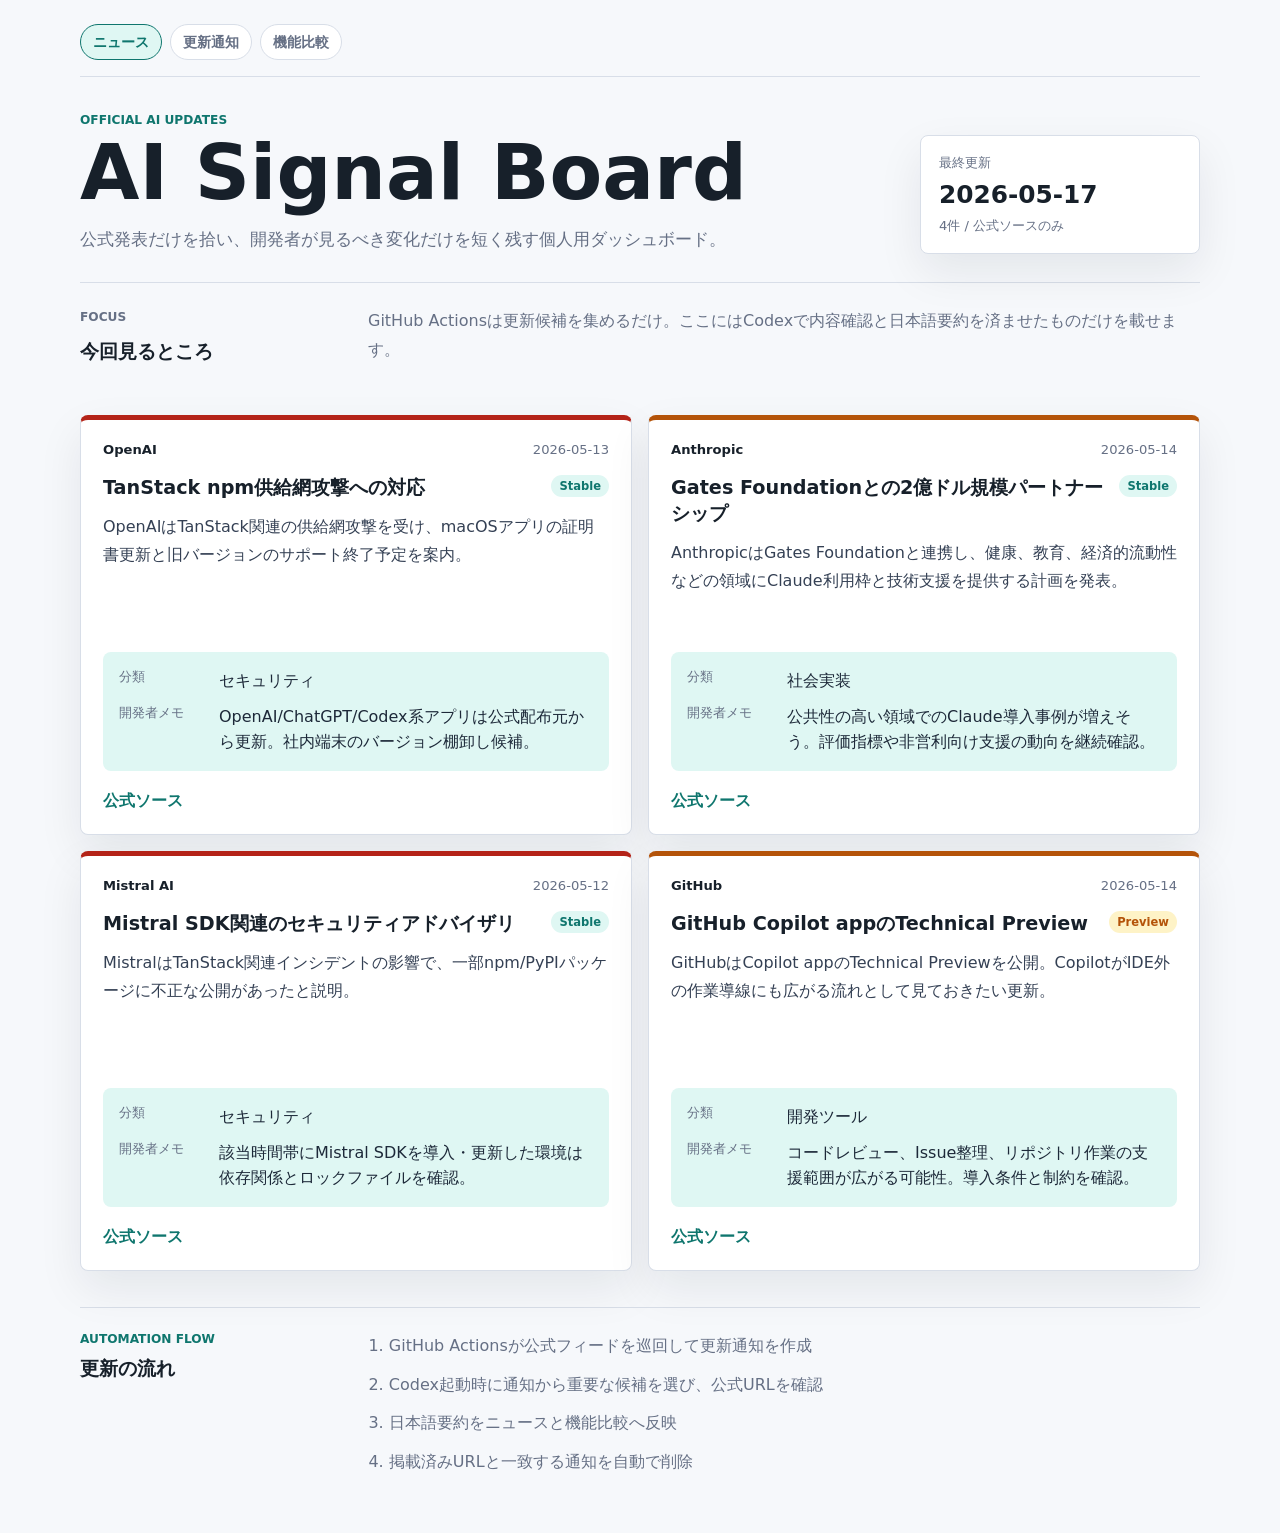
==== index.html @ 237cf165 "Initial commit" ====
<!doctype html>
<html lang="ja">
  <head>
    <meta charset="utf-8" />
    <meta name="viewport" content="width=device-width, initial-scale=1" />
    <meta
      name="description"
      content="公式ソースだけを対象に、AI関連の重要アップデートを短く日本語で要約する個人用ダッシュボード。"
    />
    <meta
      http-equiv="Content-Security-Policy"
      content="default-src 'self'; style-src 'self'; img-src 'self' data:; base-uri 'none'; frame-ancestors 'none'; form-action 'none'"
    />
    <title>AI Signal Board | ニュース</title>
    <link rel="stylesheet" href="styles.css" />
    <script src="app.js" defer></script>
  </head>
  <body data-page="news">
    <header class="site-header">
      <nav class="site-nav" aria-label="メインナビゲーション">
        <a class="active" href="index.html">ニュース</a>
        <a href="inbox.html">更新通知</a>
        <a href="compare.html">機能比較</a>
      </nav>
      <div class="hero-layout">
        <div>
          <p class="eyebrow">Official AI Updates</p>
          <h1>AI Signal Board</h1>
          <p class="lead">
            公式発表だけを拾い、開発者が見るべき変化だけを短く残す個人用ダッシュボード。
          </p>
        </div>
        <aside class="summary-panel" aria-label="更新サマリー">
          <span class="summary-label">最終更新</span>
          <strong id="news-updated">読み込み中</strong>
          <span id="news-count">要約済みニュース</span>
        </aside>
      </div>
    </header>

    <main>
      <section class="section-header" aria-labelledby="today-focus">
        <div>
          <p class="eyebrow">Focus</p>
          <h2 id="today-focus">今回見るところ</h2>
        </div>
        <p>
          GitHub Actionsは更新候補を集めるだけ。ここにはCodexで内容確認と日本語要約を済ませたものだけを載せます。
        </p>
      </section>

      <section
        id="news-list"
        class="signal-grid"
        aria-live="polite"
        aria-label="AI公式アップデート一覧"
      >
        <p class="loading-text">ニュースを読み込んでいます。</p>
      </section>

      <section class="workflow" aria-labelledby="automation-flow">
        <div>
          <p class="eyebrow">Automation Flow</p>
          <h2 id="automation-flow">更新の流れ</h2>
        </div>
        <ol>
          <li>GitHub Actionsが公式フィードを巡回して更新通知を作成</li>
          <li>Codex起動時に通知から重要な候補を選び、公式URLを確認</li>
          <li>日本語要約をニュースと機能比較へ反映</li>
          <li>掲載済みURLと一致する通知を自動で削除</li>
        </ol>
      </section>
    </main>
  </body>
</html>
---- styles.css ----
:root {
  color-scheme: light;
  --bg: #f6f8fb;
  --panel: #ffffff;
  --text: #17202a;
  --muted: #667085;
  --line: #d8dee8;
  --accent: #0f766e;
  --accent-soft: #dff7f3;
  --info: #2563eb;
  --info-soft: #dbeafe;
  --warning: #b45309;
  --warning-soft: #fef3c7;
  --danger: #b42318;
  --danger-soft: #fee4e2;
  --shadow: 0 18px 45px rgba(16, 24, 40, 0.08);
}

* {
  box-sizing: border-box;
}

html {
  font-family:
    Inter, ui-sans-serif, system-ui, -apple-system, BlinkMacSystemFont, "Segoe UI",
    sans-serif;
  background: var(--bg);
  color: var(--text);
}

body {
  margin: 0;
  min-height: 100vh;
}

a {
  color: var(--accent);
  font-weight: 700;
  text-decoration: none;
}

a:hover {
  text-decoration: underline;
}

.site-header,
main {
  width: min(1120px, calc(100% - 32px));
  margin: 0 auto;
}

.site-header {
  padding: 24px 0 28px;
}

.site-nav {
  display: flex;
  flex-wrap: wrap;
  gap: 8px;
  margin-bottom: 36px;
  padding-bottom: 16px;
  border-bottom: 1px solid var(--line);
}

.site-nav a {
  display: inline-flex;
  min-height: 36px;
  align-items: center;
  padding: 0 12px;
  border: 1px solid var(--line);
  border-radius: 999px;
  background: var(--panel);
  color: var(--muted);
  font-size: 0.9rem;
  font-weight: 800;
}

.site-nav a.active {
  border-color: var(--accent);
  background: var(--accent-soft);
  color: var(--accent);
}

.hero-layout {
  display: grid;
  grid-template-columns: minmax(0, 1fr) 280px;
  gap: 32px;
  align-items: end;
}

.eyebrow {
  margin: 0 0 10px;
  color: var(--accent);
  font-size: 0.76rem;
  font-weight: 800;
  letter-spacing: 0;
  text-transform: uppercase;
}

h1,
h2,
p {
  margin-top: 0;
}

h1 {
  margin-bottom: 14px;
  font-size: clamp(2.4rem, 6vw, 4.8rem);
  line-height: 0.95;
  letter-spacing: 0;
}

h2 {
  margin-bottom: 12px;
  font-size: 1.2rem;
  line-height: 1.35;
}

.lead {
  max-width: 660px;
  margin-bottom: 0;
  color: var(--muted);
  font-size: 1.05rem;
  line-height: 1.8;
}

.summary-panel {
  display: grid;
  gap: 8px;
  padding: 18px;
  border: 1px solid var(--line);
  border-radius: 8px;
  background: var(--panel);
  box-shadow: var(--shadow);
}

.summary-label,
.summary-panel span:last-child,
.card-topline,
.impact-list dt {
  color: var(--muted);
  font-size: 0.82rem;
}

.summary-panel strong {
  font-size: 1.55rem;
}

.section-header,
.workflow {
  display: grid;
  grid-template-columns: 260px minmax(0, 1fr);
  gap: 28px;
  align-items: start;
  padding: 24px 0;
  border-top: 1px solid var(--line);
}

.section-header p,
.workflow li {
  color: var(--muted);
  line-height: 1.8;
}

.signal-grid {
  display: grid;
  grid-template-columns: repeat(2, minmax(0, 1fr));
  gap: 16px;
  padding: 10px 0 36px;
}

.loading-text,
.empty-state {
  grid-column: 1 / -1;
  margin: 0;
  padding: 22px;
  border: 1px dashed var(--line);
  border-radius: 8px;
  color: var(--muted);
  background: rgba(255, 255, 255, 0.62);
  line-height: 1.7;
}

.signal-card {
  display: flex;
  flex-direction: column;
  min-height: 420px;
  padding: 22px;
  border: 1px solid var(--line);
  border-top: 5px solid var(--accent);
  border-radius: 8px;
  background: var(--panel);
  box-shadow: var(--shadow);
}

.signal-card.priority-high {
  border-top-color: var(--danger);
}

.signal-card.priority-medium {
  border-top-color: var(--warning);
}

.card-topline {
  display: flex;
  justify-content: space-between;
  gap: 12px;
  margin-bottom: 18px;
}

.source {
  color: var(--text);
  font-weight: 800;
}

.title-row {
  display: flex;
  gap: 10px;
  align-items: flex-start;
  justify-content: space-between;
  margin-bottom: 12px;
}

.title-row h2 {
  margin-bottom: 0;
}

.status-badge {
  flex: 0 0 auto;
  padding: 4px 8px;
  border-radius: 999px;
  font-size: 0.72rem;
  font-weight: 900;
}

.status-stable {
  background: var(--accent-soft);
  color: var(--accent);
}

.status-beta,
.status-preview {
  background: var(--warning-soft);
  color: var(--warning);
}

.status-deprecated {
  background: var(--danger-soft);
  color: var(--danger);
}

.status-unknown {
  background: #e8edf4;
  color: var(--muted);
}

.signal-card p {
  color: #344054;
  line-height: 1.75;
}

.impact-list {
  display: grid;
  gap: 10px;
  margin: auto 0 20px;
  padding: 16px;
  border-radius: 8px;
  background: var(--accent-soft);
}

.impact-list div {
  display: grid;
  grid-template-columns: 88px minmax(0, 1fr);
  gap: 12px;
}

.impact-list dt,
.impact-list dd {
  margin: 0;
}

.impact-list dd {
  color: #1d2939;
  line-height: 1.6;
}

.workflow {
  padding-bottom: 56px;
}

.workflow ol {
  display: grid;
  gap: 10px;
  margin: 0;
  padding-left: 1.3rem;
}

code {
  padding: 2px 5px;
  border-radius: 4px;
  background: #e8edf4;
  color: #1d2939;
  font-size: 0.92em;
}

.inbox-list {
  display: grid;
  gap: 12px;
  padding: 10px 0 56px;
}

.inbox-item {
  display: grid;
  gap: 12px;
  padding: 18px;
  border: 1px solid var(--line);
  border-left: 5px solid var(--info);
  border-radius: 8px;
  background: var(--panel);
  box-shadow: var(--shadow);
}

.small-note {
  margin: 0;
  color: var(--muted);
  font-size: 0.9rem;
}

.table-wrap {
  overflow-x: auto;
  margin: 10px 0 56px;
  border: 1px solid var(--line);
  border-radius: 8px;
  background: var(--panel);
  box-shadow: var(--shadow);
}

.feature-list {
  padding: 10px 0 28px;
}

.section-titleline {
  padding-top: 14px;
  border-top: 1px solid var(--line);
}

.feature-grid {
  display: grid;
  grid-template-columns: repeat(3, minmax(0, 1fr));
  gap: 12px;
  margin-top: 16px;
}

.feature-card {
  min-height: 190px;
  padding: 18px;
  border: 1px solid var(--line);
  border-radius: 8px;
  background: var(--panel);
  box-shadow: var(--shadow);
}

.feature-card h3 {
  margin: 0 0 10px;
  font-size: 1rem;
}

.feature-card p {
  color: #344054;
  line-height: 1.65;
}

.compact-section {
  padding-top: 8px;
}

.matrix-wrap {
  margin-top: 0;
}

table {
  width: 100%;
  min-width: 900px;
  border-collapse: collapse;
}

.matrix-table {
  min-width: 1040px;
}

th,
td {
  padding: 14px 12px;
  border-bottom: 1px solid var(--line);
  text-align: left;
  vertical-align: top;
  line-height: 1.55;
}

th:first-child,
td:first-child {
  position: sticky;
  left: 0;
  z-index: 1;
  background: var(--panel);
}

th {
  color: var(--muted);
  font-size: 0.78rem;
  text-transform: uppercase;
}

td {
  color: #344054;
}

.provider-cell {
  min-width: 180px;
}

.provider-cell strong,
.provider-cell a {
  display: block;
  margin-bottom: 8px;
}

.capability-cell {
  min-width: 120px;
  text-align: center;
}

.capability-mark {
  display: block;
  margin-bottom: 6px;
  font-size: 1.65rem;
  font-weight: 900;
  line-height: 1;
}

.capability-note {
  display: block;
  color: var(--muted);
  font-size: 0.78rem;
  line-height: 1.45;
}

.capability-yes .capability-mark {
  color: var(--accent);
}

.capability-partial .capability-mark {
  color: var(--warning);
}

.capability-no .capability-mark {
  color: var(--danger);
}

tr:last-child td {
  border-bottom: 0;
}

@media (max-width: 820px) {
  .hero-layout,
  .section-header,
  .workflow,
  .signal-grid {
    grid-template-columns: 1fr;
  }

  .site-header {
    padding-top: 18px;
  }

  .signal-card {
    min-height: auto;
  }

  .feature-grid {
    grid-template-columns: repeat(2, minmax(0, 1fr));
  }
}

@media (max-width: 520px) {
  .site-header,
  main {
    width: min(100% - 24px, 1120px);
  }

  .impact-list div {
    grid-template-columns: 1fr;
    gap: 4px;
  }

  .feature-grid {
    grid-template-columns: 1fr;
  }
}
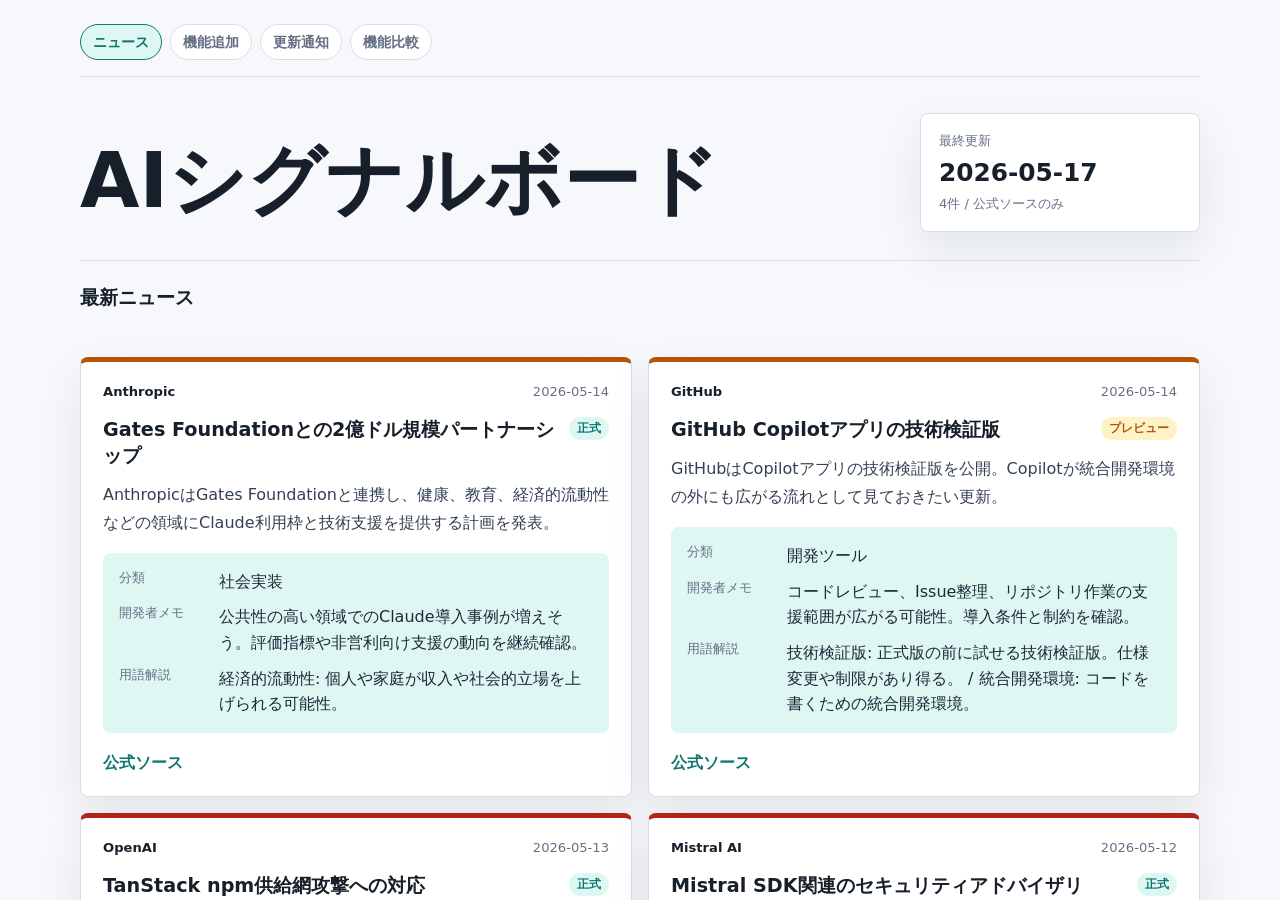
==== commit 036fe261: "a" ====
--- a/index.html
+++ b/index.html
@@ -11,7 +11,7 @@
       http-equiv="Content-Security-Policy"
       content="default-src 'self'; style-src 'self'; img-src 'self' data:; base-uri 'none'; frame-ancestors 'none'; form-action 'none'"
     />
-    <title>AI Signal Board | ニュース</title>
+    <title>AIシグナルボード | ニュース</title>
     <link rel="stylesheet" href="styles.css" />
     <script src="app.js" defer></script>
   </head>
@@ -19,16 +19,13 @@
     <header class="site-header">
       <nav class="site-nav" aria-label="メインナビゲーション">
         <a class="active" href="index.html">ニュース</a>
+        <a href="feature-news.html">機能追加</a>
         <a href="inbox.html">更新通知</a>
         <a href="compare.html">機能比較</a>
       </nav>
       <div class="hero-layout">
         <div>
-          <p class="eyebrow">Official AI Updates</p>
-          <h1>AI Signal Board</h1>
-          <p class="lead">
-            公式発表だけを拾い、開発者が見るべき変化だけを短く残す個人用ダッシュボード。
-          </p>
+          <h1>AIシグナルボード</h1>
         </div>
         <aside class="summary-panel" aria-label="更新サマリー">
           <span class="summary-label">最終更新</span>
@@ -41,12 +38,8 @@
     <main>
       <section class="section-header" aria-labelledby="today-focus">
         <div>
-          <p class="eyebrow">Focus</p>
-          <h2 id="today-focus">今回見るところ</h2>
+          <h2 id="today-focus">最新ニュース</h2>
         </div>
-        <p>
-          GitHub Actionsは更新候補を集めるだけ。ここにはCodexで内容確認と日本語要約を済ませたものだけを載せます。
-        </p>
       </section>
 
       <section
@@ -58,17 +51,30 @@
         <p class="loading-text">ニュースを読み込んでいます。</p>
       </section>
 
-      <section class="workflow" aria-labelledby="automation-flow">
+      <section class="section-header compact-section" aria-labelledby="history-title">
         <div>
-          <p class="eyebrow">Automation Flow</p>
-          <h2 id="automation-flow">更新の流れ</h2>
+          <h2 id="history-title">過去ニュース</h2>
         </div>
-        <ol>
-          <li>GitHub Actionsが公式フィードを巡回して更新通知を作成</li>
-          <li>Codex起動時に通知から重要な候補を選び、公式URLを確認</li>
-          <li>日本語要約をニュースと機能比較へ反映</li>
-          <li>掲載済みURLと一致する通知を自動で削除</li>
-        </ol>
+      </section>
+
+      <section class="table-wrap" aria-label="過去ニュース一覧">
+        <table>
+          <thead>
+            <tr>
+              <th>日付</th>
+              <th>提供元</th>
+              <th>分類</th>
+              <th>状態</th>
+              <th>タイトル</th>
+              <th>公式</th>
+            </tr>
+          </thead>
+          <tbody id="news-history">
+            <tr>
+              <td colspan="6">ニュース履歴を読み込んでいます。</td>
+            </tr>
+          </tbody>
+        </table>
       </section>
     </main>
   </body>
--- a/styles.css
+++ b/styles.css
@@ -352,7 +352,7 @@
 }
 
 .feature-card {
-  min-height: 190px;
+  min-height: 78px;
   padding: 18px;
   border: 1px solid var(--line);
   border-radius: 8px;
@@ -432,17 +432,9 @@
 
 .capability-mark {
   display: block;
-  margin-bottom: 6px;
   font-size: 1.65rem;
   font-weight: 900;
   line-height: 1;
-}
-
-.capability-note {
-  display: block;
-  color: var(--muted);
-  font-size: 0.78rem;
-  line-height: 1.45;
 }
 
 .capability-yes .capability-mark {
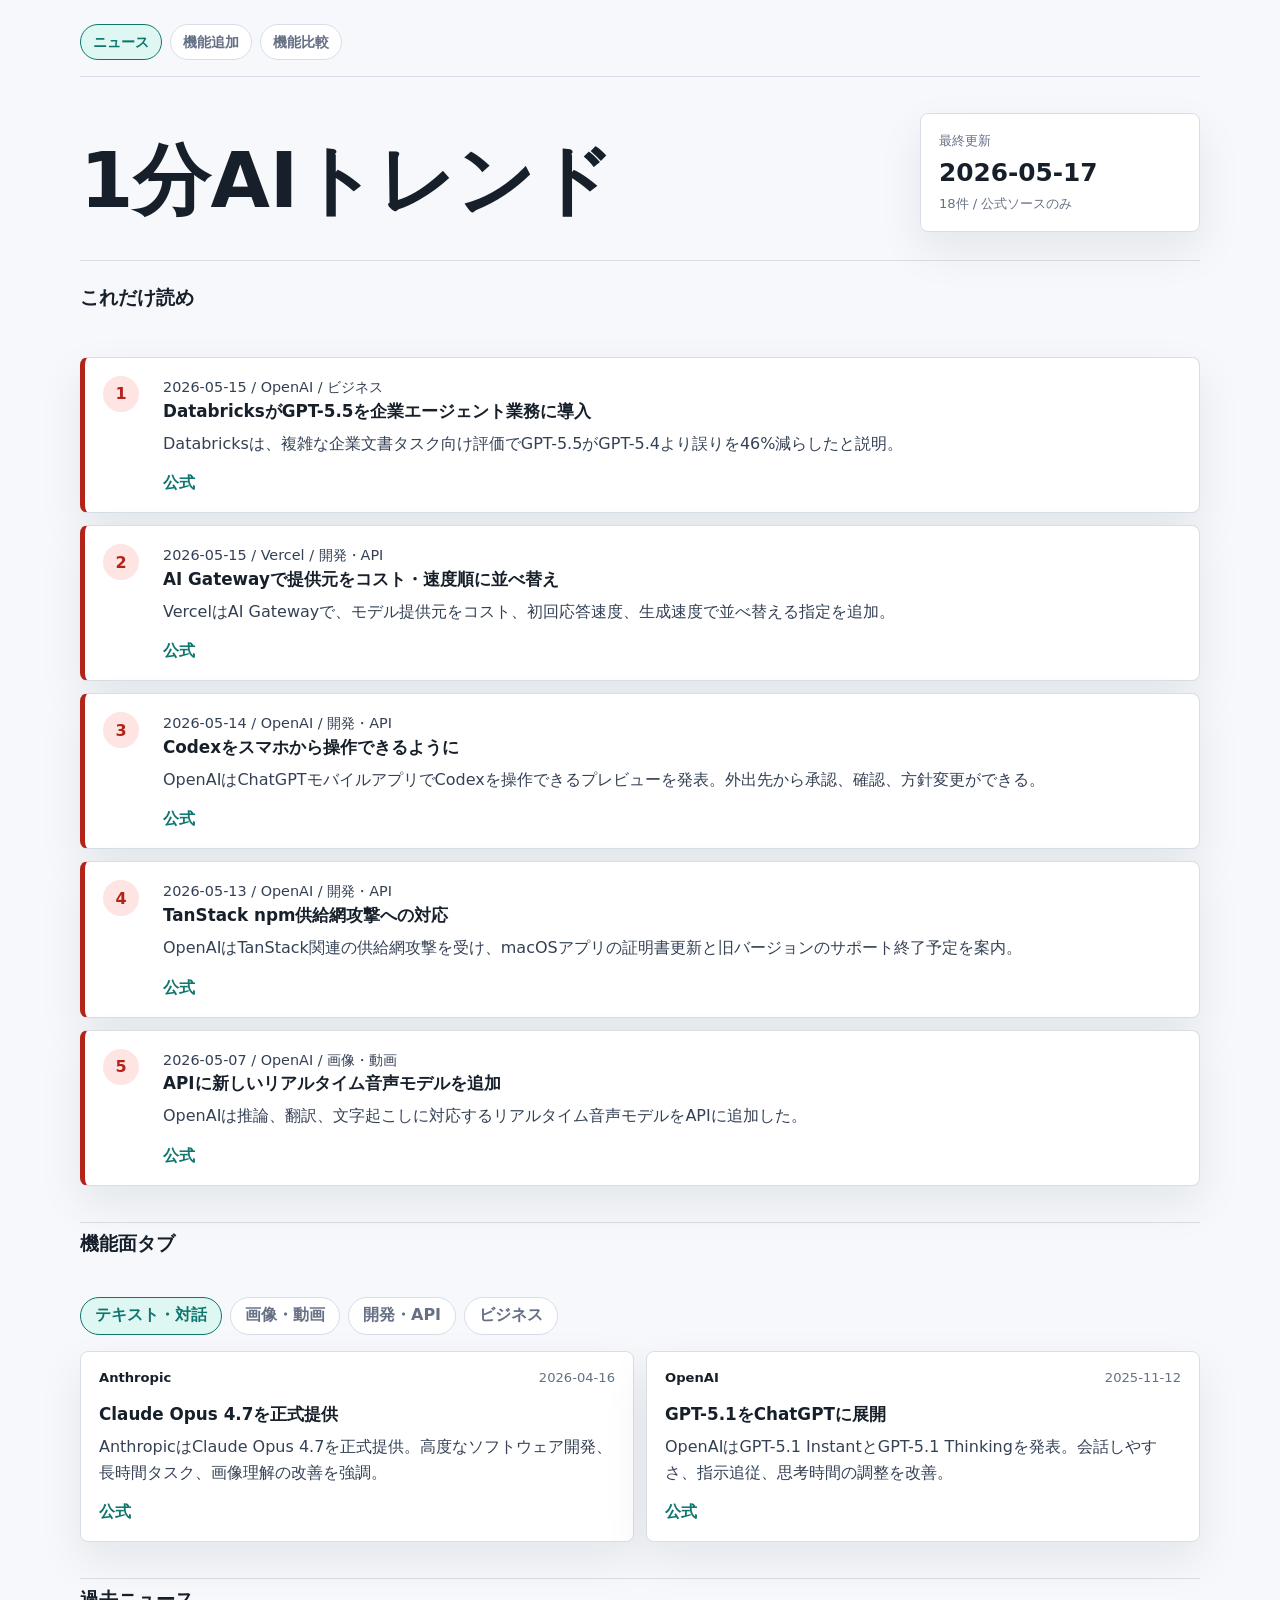
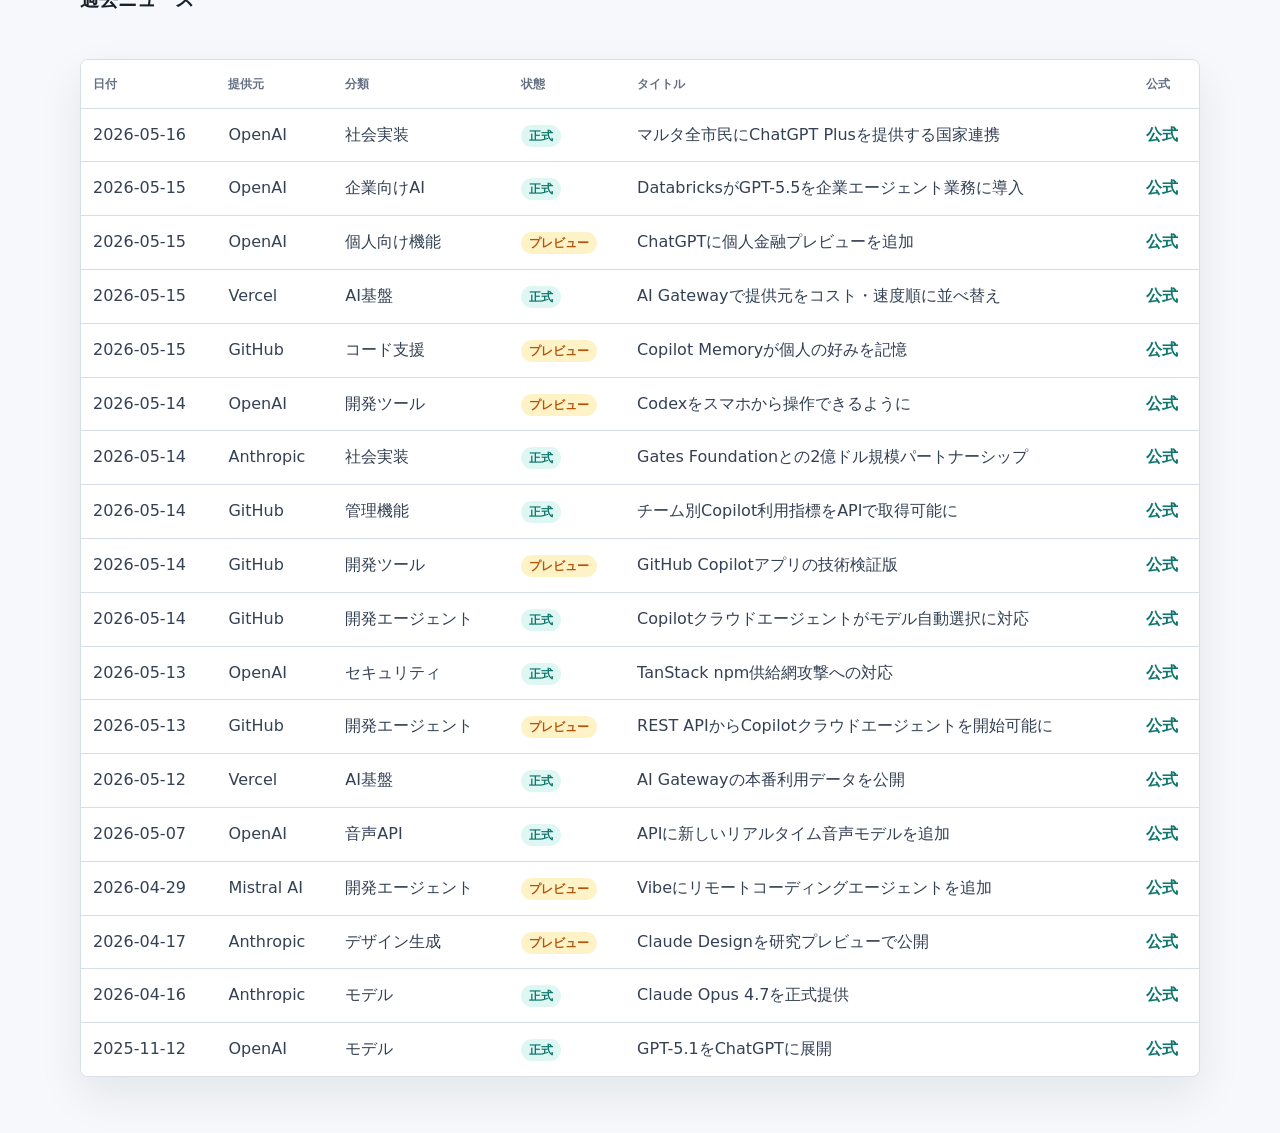
==== commit fcbf77fb: "a" ====
--- a/index.html
+++ b/index.html
@@ -20,12 +20,11 @@
       <nav class="site-nav" aria-label="メインナビゲーション">
         <a class="active" href="index.html">ニュース</a>
         <a href="feature-news.html">機能追加</a>
-        <a href="inbox.html">更新通知</a>
         <a href="compare.html">機能比較</a>
       </nav>
       <div class="hero-layout">
         <div>
-          <h1>AIシグナルボード</h1>
+          <h1>1分AIトレンド</h1>
         </div>
         <aside class="summary-panel" aria-label="更新サマリー">
           <span class="summary-label">最終更新</span>
@@ -38,17 +37,35 @@
     <main>
       <section class="section-header" aria-labelledby="today-focus">
         <div>
-          <h2 id="today-focus">最新ニュース</h2>
+          <h2 id="today-focus">これだけ読め</h2>
         </div>
       </section>
 
       <section
-        id="news-list"
-        class="signal-grid"
+        id="must-read-list"
+        class="must-read-list"
         aria-live="polite"
-        aria-label="AI公式アップデート一覧"
+        aria-label="超重要ニュース一覧"
       >
         <p class="loading-text">ニュースを読み込んでいます。</p>
+      </section>
+
+      <section class="section-header compact-section" aria-labelledby="trend-tabs-title">
+        <div>
+          <h2 id="trend-tabs-title">機能面タブ</h2>
+        </div>
+      </section>
+
+      <section aria-label="機能面別ニュース">
+        <div class="tab-list" role="tablist" aria-label="ニュース分類">
+          <button class="tab-button active" type="button" data-group="text">テキスト・対話</button>
+          <button class="tab-button" type="button" data-group="media">画像・動画</button>
+          <button class="tab-button" type="button" data-group="dev">開発・API</button>
+          <button class="tab-button" type="button" data-group="business">ビジネス</button>
+        </div>
+        <div id="group-news-list" class="compact-news-list" aria-live="polite">
+          <p class="loading-text">分類ニュースを読み込んでいます。</p>
+        </div>
       </section>
 
       <section class="section-header compact-section" aria-labelledby="history-title">
--- a/styles.css
+++ b/styles.css
@@ -169,6 +169,87 @@
   padding: 10px 0 36px;
 }
 
+.must-read-list {
+  display: grid;
+  gap: 12px;
+  padding: 10px 0 36px;
+}
+
+.must-read-card {
+  display: grid;
+  grid-template-columns: 44px minmax(0, 1fr);
+  gap: 16px;
+  padding: 18px;
+  border: 1px solid var(--line);
+  border-left: 5px solid var(--danger);
+  border-radius: 8px;
+  background: var(--panel);
+  box-shadow: var(--shadow);
+}
+
+.must-read-number {
+  display: inline-grid;
+  width: 36px;
+  height: 36px;
+  place-items: center;
+  border-radius: 999px;
+  background: var(--danger-soft);
+  color: var(--danger);
+  font-weight: 900;
+}
+
+.must-read-card h3,
+.compact-news-item h3 {
+  margin: 0 0 8px;
+  font-size: 1.05rem;
+}
+
+.must-read-card p,
+.compact-news-item p {
+  color: #344054;
+  line-height: 1.65;
+}
+
+.tab-list {
+  display: flex;
+  flex-wrap: wrap;
+  gap: 8px;
+  margin: 4px 0 16px;
+}
+
+.tab-button {
+  min-height: 38px;
+  padding: 0 14px;
+  border: 1px solid var(--line);
+  border-radius: 999px;
+  background: var(--panel);
+  color: var(--muted);
+  font: inherit;
+  font-weight: 900;
+  cursor: pointer;
+}
+
+.tab-button.active {
+  border-color: var(--accent);
+  background: var(--accent-soft);
+  color: var(--accent);
+}
+
+.compact-news-list {
+  display: grid;
+  grid-template-columns: repeat(2, minmax(0, 1fr));
+  gap: 12px;
+  padding-bottom: 36px;
+}
+
+.compact-news-item {
+  padding: 18px;
+  border: 1px solid var(--line);
+  border-radius: 8px;
+  background: var(--panel);
+  box-shadow: var(--shadow);
+}
+
 .loading-text,
 .empty-state {
   grid-column: 1 / -1;
@@ -301,23 +382,6 @@
   background: #e8edf4;
   color: #1d2939;
   font-size: 0.92em;
-}
-
-.inbox-list {
-  display: grid;
-  gap: 12px;
-  padding: 10px 0 56px;
-}
-
-.inbox-item {
-  display: grid;
-  gap: 12px;
-  padding: 18px;
-  border: 1px solid var(--line);
-  border-left: 5px solid var(--info);
-  border-radius: 8px;
-  background: var(--panel);
-  box-shadow: var(--shadow);
 }
 
 .small-note {
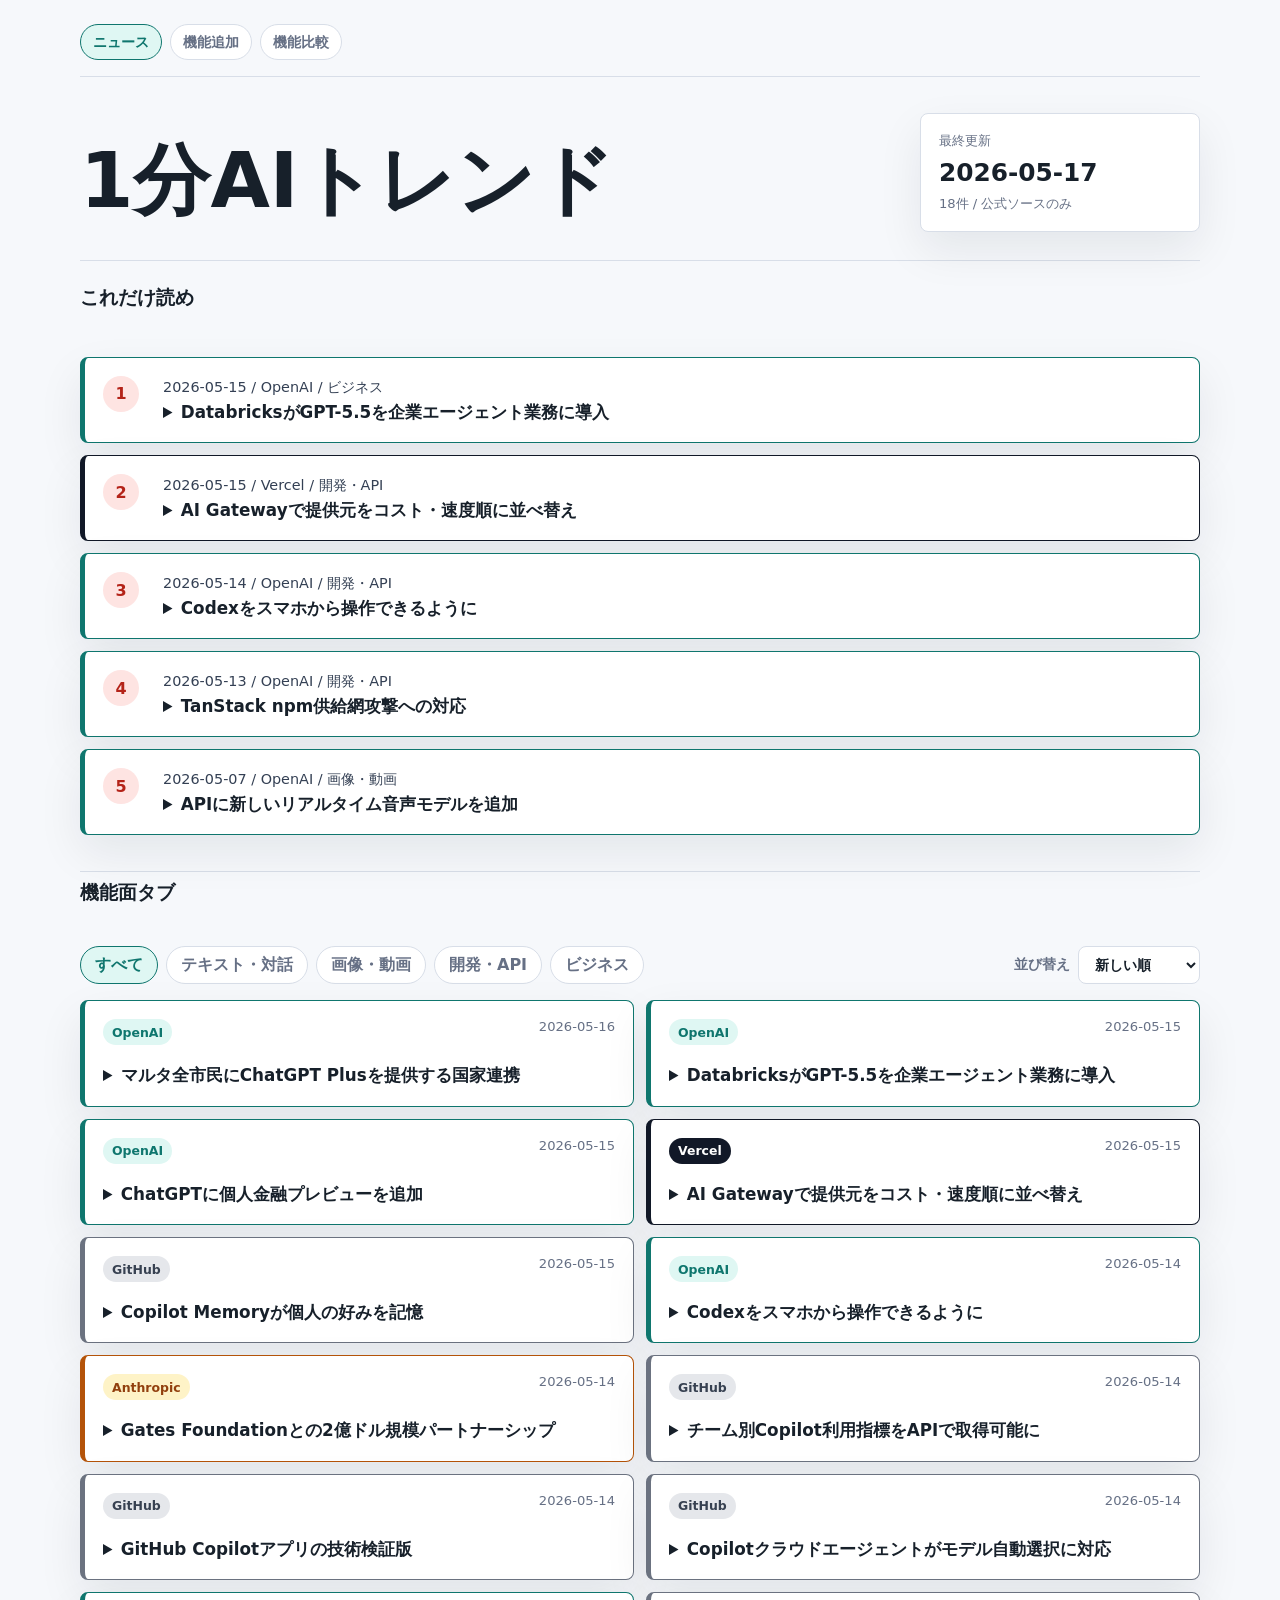
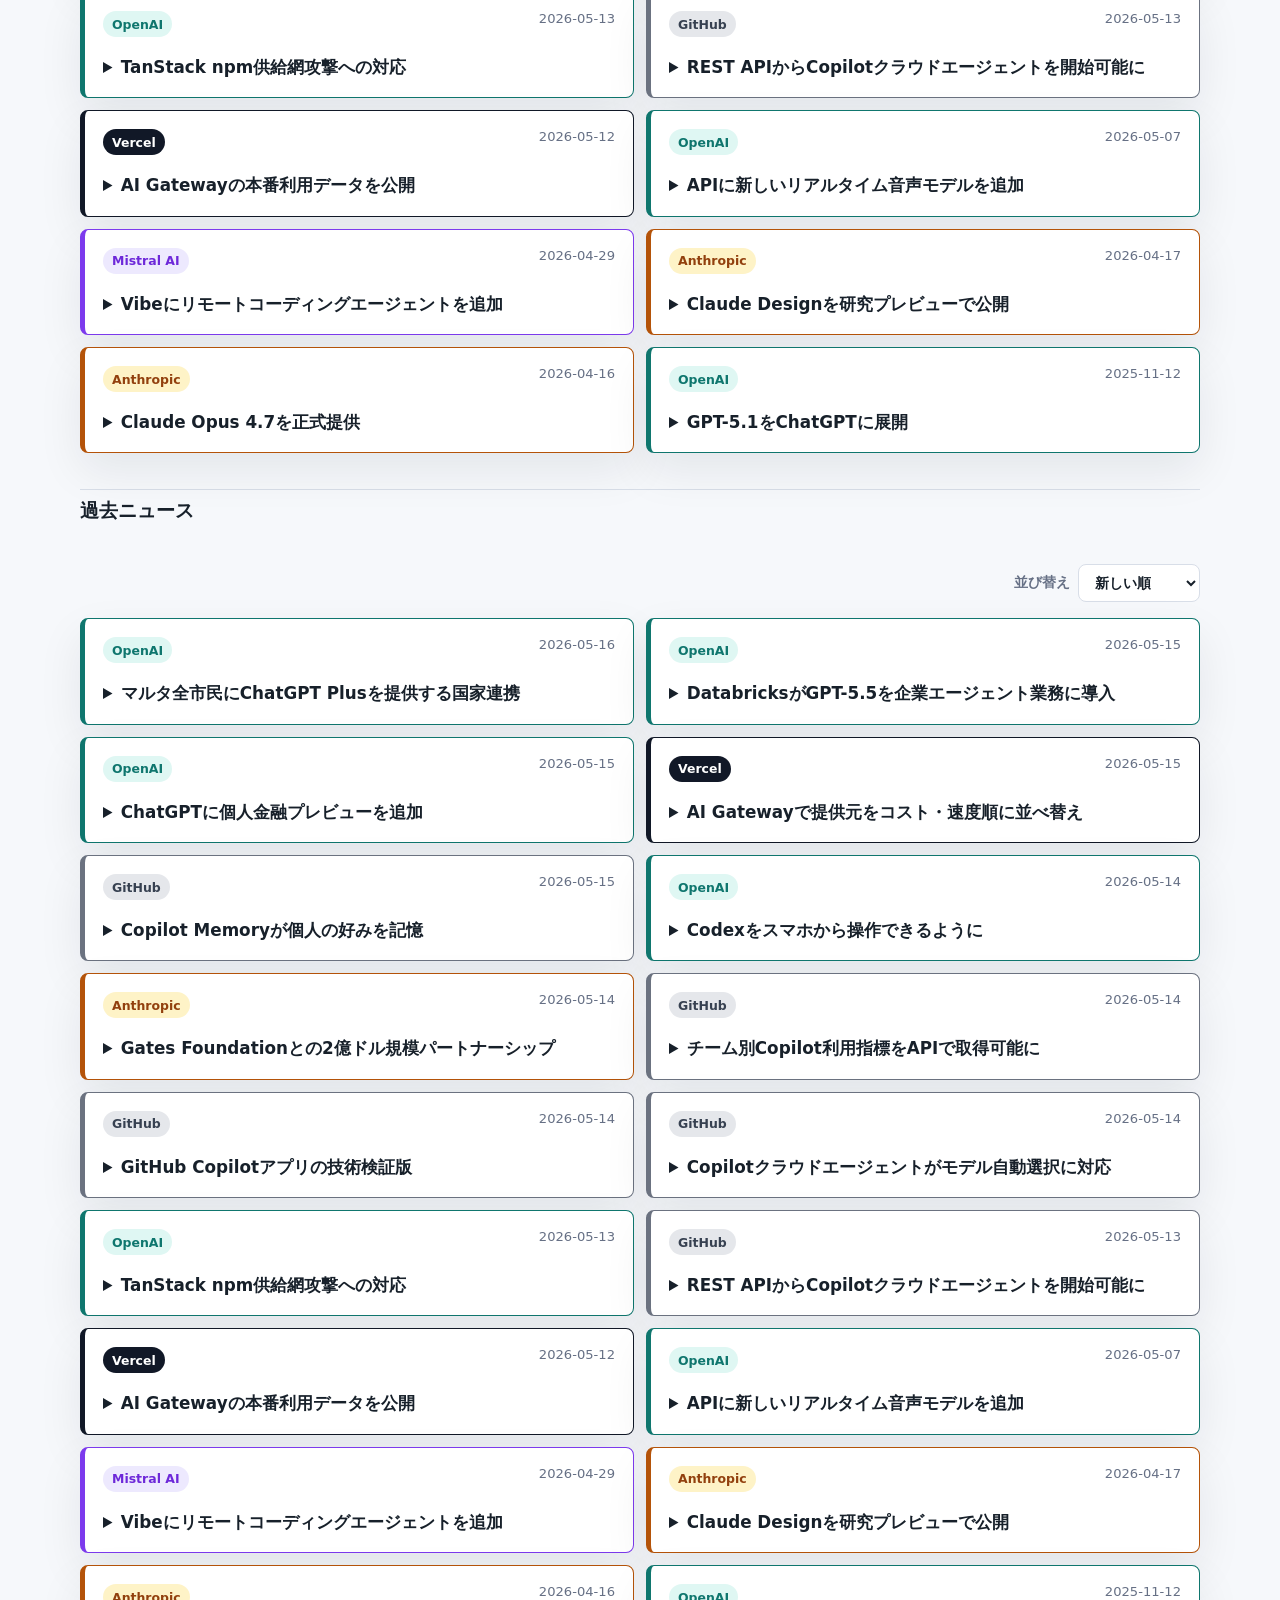
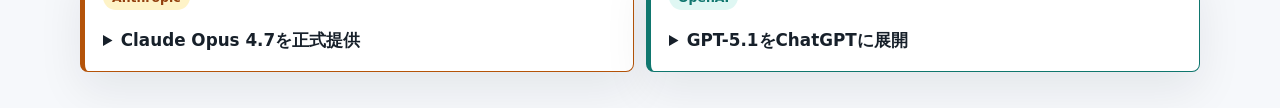
==== commit f7af8e15: "a" ====
--- a/index.html
+++ b/index.html
@@ -57,11 +57,23 @@
       </section>
 
       <section aria-label="機能面別ニュース">
-        <div class="tab-list" role="tablist" aria-label="ニュース分類">
-          <button class="tab-button active" type="button" data-group="text">テキスト・対話</button>
-          <button class="tab-button" type="button" data-group="media">画像・動画</button>
-          <button class="tab-button" type="button" data-group="dev">開発・API</button>
-          <button class="tab-button" type="button" data-group="business">ビジネス</button>
+        <div class="control-row">
+          <div class="tab-list" role="tablist" aria-label="ニュース分類">
+            <button class="tab-button active" type="button" data-group="all">すべて</button>
+            <button class="tab-button" type="button" data-group="text">テキスト・対話</button>
+            <button class="tab-button" type="button" data-group="media">画像・動画</button>
+            <button class="tab-button" type="button" data-group="dev">開発・API</button>
+            <button class="tab-button" type="button" data-group="business">ビジネス</button>
+          </div>
+          <label class="sort-control">
+            <span>並び替え</span>
+            <select id="group-sort">
+              <option value="newest">新しい順</option>
+              <option value="oldest">古い順</option>
+              <option value="source">提供元順</option>
+              <option value="priority">重要度順</option>
+            </select>
+          </label>
         </div>
         <div id="group-news-list" class="compact-news-list" aria-live="polite">
           <p class="loading-text">分類ニュースを読み込んでいます。</p>
@@ -74,24 +86,21 @@
         </div>
       </section>
 
-      <section class="table-wrap" aria-label="過去ニュース一覧">
-        <table>
-          <thead>
-            <tr>
-              <th>日付</th>
-              <th>提供元</th>
-              <th>分類</th>
-              <th>状態</th>
-              <th>タイトル</th>
-              <th>公式</th>
-            </tr>
-          </thead>
-          <tbody id="news-history">
-            <tr>
-              <td colspan="6">ニュース履歴を読み込んでいます。</td>
-            </tr>
-          </tbody>
-        </table>
+      <section aria-label="過去ニュース一覧">
+        <div class="control-row history-controls">
+          <label class="sort-control">
+            <span>並び替え</span>
+            <select id="history-sort">
+              <option value="newest">新しい順</option>
+              <option value="oldest">古い順</option>
+              <option value="source">提供元順</option>
+              <option value="priority">重要度順</option>
+            </select>
+          </label>
+        </div>
+        <div id="news-history" class="compact-news-list history-list" aria-live="polite">
+          <p class="loading-text">ニュース履歴を読み込んでいます。</p>
+        </div>
       </section>
     </main>
   </body>
--- a/styles.css
+++ b/styles.css
@@ -185,6 +185,7 @@
   border-radius: 8px;
   background: var(--panel);
   box-shadow: var(--shadow);
+  cursor: pointer;
 }
 
 .must-read-number {
@@ -214,7 +215,40 @@
   display: flex;
   flex-wrap: wrap;
   gap: 8px;
+  margin: 0;
+}
+
+.control-row {
+  display: flex;
+  flex-wrap: wrap;
+  gap: 12px;
+  align-items: center;
+  justify-content: space-between;
   margin: 4px 0 16px;
+}
+
+.sort-control {
+  display: inline-flex;
+  min-height: 38px;
+  align-items: center;
+  gap: 8px;
+  color: var(--muted);
+  font-size: 0.86rem;
+  font-weight: 800;
+}
+
+.sort-control select {
+  min-height: 38px;
+  padding: 0 32px 0 12px;
+  border: 1px solid var(--line);
+  border-radius: 8px;
+  background: var(--panel);
+  color: var(--text);
+  font: inherit;
+}
+
+.history-controls {
+  justify-content: flex-end;
 }
 
 .tab-button {
@@ -245,9 +279,44 @@
 .compact-news-item {
   padding: 18px;
   border: 1px solid var(--line);
+  border-left: 5px solid var(--line);
   border-radius: 8px;
   background: var(--panel);
   box-shadow: var(--shadow);
+  cursor: pointer;
+}
+
+.news-details summary {
+  cursor: pointer;
+  color: var(--text);
+  font-size: 1.05rem;
+  font-weight: 900;
+  line-height: 1.45;
+}
+
+.news-details summary:hover {
+  color: var(--accent);
+}
+
+.news-details-body {
+  display: grid;
+  gap: 10px;
+  padding-top: 12px;
+}
+
+.news-details-body p {
+  margin: 0;
+  color: #344054;
+  line-height: 1.7;
+}
+
+.term-list {
+  display: grid;
+  gap: 6px;
+  margin: 0;
+  padding-left: 1.1rem;
+  color: #344054;
+  line-height: 1.6;
 }
 
 .loading-text,
@@ -292,6 +361,113 @@
 .source {
   color: var(--text);
   font-weight: 800;
+}
+
+.source-pill {
+  display: inline-flex;
+  align-items: center;
+  min-height: 26px;
+  padding: 0 9px;
+  border-radius: 999px;
+  font-size: 0.78rem;
+}
+
+.source-openai {
+  border-color: #0f766e;
+}
+
+.source-anthropic {
+  border-color: #b45309;
+}
+
+.source-google {
+  border-color: #2563eb;
+}
+
+.source-github {
+  border-color: #6b7280;
+}
+
+.source-mistral {
+  border-color: #7c3aed;
+}
+
+.source-vercel {
+  border-color: #111827;
+}
+
+.source-microsoft {
+  border-color: #15803d;
+}
+
+.must-read-card.source-openai,
+.compact-news-item.source-openai {
+  border-left-color: #0f766e;
+}
+
+.must-read-card.source-anthropic,
+.compact-news-item.source-anthropic {
+  border-left-color: #b45309;
+}
+
+.must-read-card.source-google,
+.compact-news-item.source-google {
+  border-left-color: #2563eb;
+}
+
+.must-read-card.source-github,
+.compact-news-item.source-github {
+  border-left-color: #6b7280;
+}
+
+.must-read-card.source-mistral,
+.compact-news-item.source-mistral {
+  border-left-color: #7c3aed;
+}
+
+.must-read-card.source-vercel,
+.compact-news-item.source-vercel {
+  border-left-color: #111827;
+}
+
+.must-read-card.source-microsoft,
+.compact-news-item.source-microsoft {
+  border-left-color: #15803d;
+}
+
+.source-pill.source-openai {
+  background: #dff7f3;
+  color: #0f766e;
+}
+
+.source-pill.source-anthropic {
+  background: #fef3c7;
+  color: #92400e;
+}
+
+.source-pill.source-google {
+  background: #dbeafe;
+  color: #1d4ed8;
+}
+
+.source-pill.source-github {
+  background: #e5e7eb;
+  color: #374151;
+}
+
+.source-pill.source-mistral {
+  background: #ede9fe;
+  color: #6d28d9;
+}
+
+.source-pill.source-vercel {
+  background: #111827;
+  color: #ffffff;
+}
+
+.source-pill.source-microsoft {
+  background: #dcfce7;
+  color: #166534;
 }
 
 .title-row {
@@ -533,6 +709,10 @@
     min-height: auto;
   }
 
+  .compact-news-list {
+    grid-template-columns: 1fr;
+  }
+
   .feature-grid {
     grid-template-columns: repeat(2, minmax(0, 1fr));
   }
